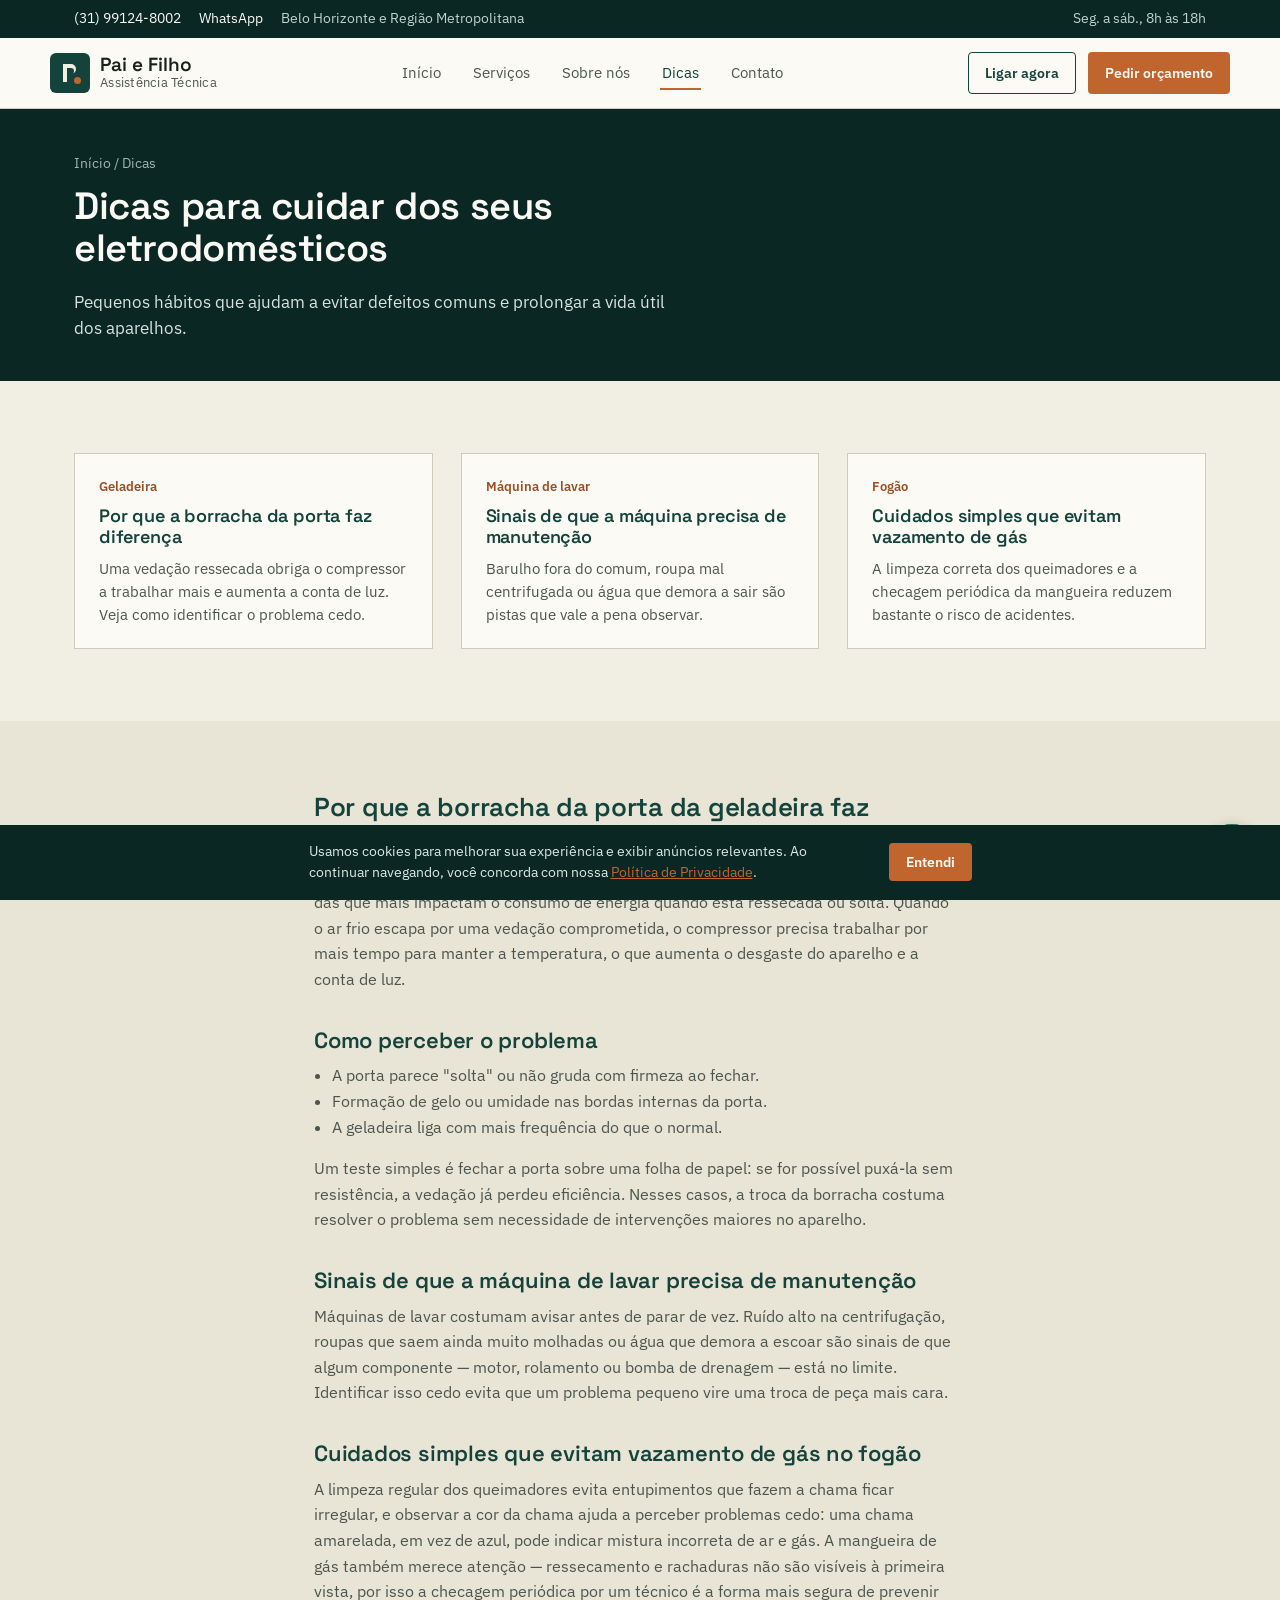
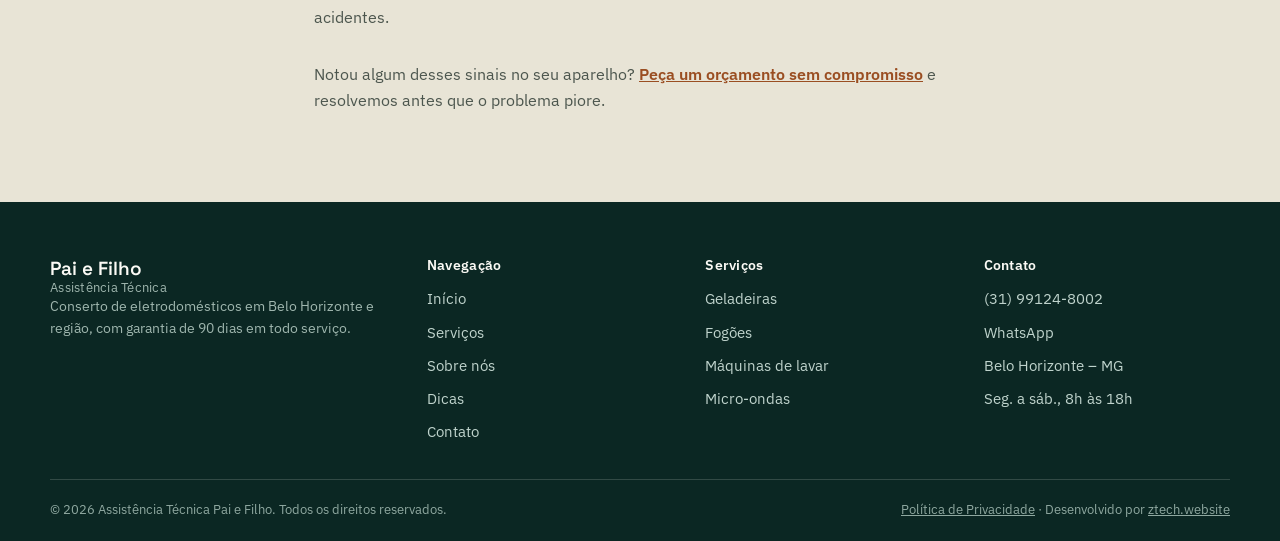
==== blog.html @ 056b7c3f "Add files via upload" ====
<!DOCTYPE html>
<html lang="pt-BR">
<head>
<meta charset="UTF-8">
<meta name="viewport" content="width=device-width, initial-scale=1">
<title>Dicas de Manutenção de Eletrodomésticos | Pai e Filho</title>
<meta name="description" content="Dicas práticas para cuidar da sua geladeira, fogão e máquina de lavar no dia a dia e evitar chamados desnecessários de assistência técnica.">
<link rel="canonical" href="https://www.assistenciatecnicapaiefilho.com/blog.html">
<meta name="robots" content="index, follow">
<meta name="theme-color" content="#14433C">
<meta property="og:type" content="website">
<meta property="og:site_name" content="Assistência Técnica Pai e Filho">
<meta property="og:title" content="Dicas de Manutenção de Eletrodomésticos | Pai e Filho">
<meta property="og:description" content="Dicas práticas para cuidar da sua geladeira, fogão e máquina de lavar e evitar chamados desnecessários.">
<meta property="og:url" content="https://www.assistenciatecnicapaiefilho.com/blog.html">
<meta property="og:locale" content="pt_BR">
<link rel="icon" href="data:image/svg+xml,%3Csvg xmlns='http://www.w3.org/2000/svg' viewBox='0 0 24 24'%3E%3Crect width='24' height='24' rx='4' fill='%2314433C'/%3E%3Ctext x='12' y='17' font-size='13' text-anchor='middle' fill='%23C1652F' font-family='Arial' font-weight='bold'%3EPF%3C/text%3E%3C/svg%3E">
<link rel="preconnect" href="https://fonts.googleapis.com">
<link rel="preconnect" href="https://fonts.gstatic.com" crossorigin>
<link href="https://fonts.googleapis.com/css2?family=Space+Grotesk:wght@500;600;700&family=IBM+Plex+Sans:wght@400;500;600&display=swap" rel="stylesheet">
<link rel="stylesheet" href="style.css">
<script type="application/ld+json">
{
  "@context": "https://schema.org",
  "@type": "BreadcrumbList",
  "itemListElement": [
    {"@type":"ListItem","position":1,"name":"Início","item":"https://www.assistenciatecnicapaiefilho.com/"},
    {"@type":"ListItem","position":2,"name":"Dicas","item":"https://www.assistenciatecnicapaiefilho.com/blog.html"}
  ]
}
</script>
</head>
<body>
<a href="#conteudo" class="skip-link">Pular para o conteúdo</a>

<div class="top-strip">
  <div class="container">
    <div class="ts-contact">
      <a href="tel:+5531991248002">(31) 99124-8002</a>
      <a href="https://wa.me/5531991248002" target="_blank" rel="noopener">WhatsApp</a>
      <span class="ts-badge">Belo Horizonte e Região Metropolitana</span>
    </div>
    <span class="ts-badge">Seg. a sáb., 8h às 18h</span>
  </div>
</div>

<header class="site-header">
  <div class="container nav-wrap">
    <a href="index.html" class="brand">
      <svg class="brand-mark" viewBox="0 0 40 40" fill="none" xmlns="http://www.w3.org/2000/svg" aria-hidden="true">
        <rect width="40" height="40" rx="6" fill="#14433C"/>
        <path d="M13 11h8a5 5 0 0 1 0 10h-4v8h-4V11Zm4 4v6h4a3 3 0 0 0 0-6h-4Z" fill="#F1EEE4"/>
        <circle cx="27.5" cy="27.5" r="3.5" fill="#C1652F"/>
      </svg>
      <span class="brand-text">Pai e Filho<small>Assistência Técnica</small></span>
    </a>
    <nav class="main-nav" id="main-nav" aria-label="Navegação principal">
      <ul>
        <li><a href="index.html">Início</a></li>
        <li><a href="servicos.html">Serviços</a></li>
        <li><a href="sobre.html">Sobre nós</a></li>
        <li><a href="blog.html" aria-current="page">Dicas</a></li>
        <li><a href="contato.html">Contato</a></li>
      </ul>
    </nav>
    <div class="header-cta">
      <a class="btn btn-outline btn-sm" href="tel:+5531991248002"><span>Ligar agora</span></a>
      <a class="btn btn-primary btn-sm" href="contato.html"><span>Pedir orçamento</span></a>
      <button class="nav-toggle" aria-label="Abrir menu" aria-expanded="false" aria-controls="main-nav">
        <svg viewBox="0 0 24 24" fill="none" stroke="currentColor" stroke-width="1.8"><path d="M3 6h18M3 12h18M3 18h18"/></svg>
      </button>
    </div>
  </div>
</header>

<main id="conteudo">
  <div class="page-head">
    <div class="container">
      <p class="breadcrumb"><a href="index.html">Início</a> / Dicas</p>
      <h1>Dicas para cuidar dos seus eletrodomésticos</h1>
      <p>Pequenos hábitos que ajudam a evitar defeitos comuns e prolongar a vida útil dos aparelhos.</p>
    </div>
  </div>

  <section>
    <div class="container">
      <div class="article-grid">
        <article class="article-card">
          <span class="tag">Geladeira</span>
          <h3>Por que a borracha da porta faz diferença</h3>
          <p>Uma vedação ressecada obriga o compressor a trabalhar mais e aumenta a conta de luz. Veja como identificar o problema cedo.</p>
        </article>
        <article class="article-card">
          <span class="tag">Máquina de lavar</span>
          <h3>Sinais de que a máquina precisa de manutenção</h3>
          <p>Barulho fora do comum, roupa mal centrifugada ou água que demora a sair são pistas que vale a pena observar.</p>
        </article>
        <article class="article-card">
          <span class="tag">Fogão</span>
          <h3>Cuidados simples que evitam vazamento de gás</h3>
          <p>A limpeza correta dos queimadores e a checagem periódica da mangueira reduzem bastante o risco de acidentes.</p>
        </article>
      </div>
    </div>
  </section>

  <section class="section-alt">
    <div class="container article-body">
      <h2 style="font-size:26px;color:var(--teal);margin-top:0">Por que a borracha da porta da geladeira faz diferença</h2>
      <p>A borracha de vedação da porta é uma das peças mais simples da geladeira — e uma das que mais impactam o consumo de energia quando está ressecada ou solta. Quando o ar frio escapa por uma vedação comprometida, o compressor precisa trabalhar por mais tempo para manter a temperatura, o que aumenta o desgaste do aparelho e a conta de luz.</p>
      <h2>Como perceber o problema</h2>
      <ul>
        <li>A porta parece "solta" ou não gruda com firmeza ao fechar.</li>
        <li>Formação de gelo ou umidade nas bordas internas da porta.</li>
        <li>A geladeira liga com mais frequência do que o normal.</li>
      </ul>
      <p>Um teste simples é fechar a porta sobre uma folha de papel: se for possível puxá-la sem resistência, a vedação já perdeu eficiência. Nesses casos, a troca da borracha costuma resolver o problema sem necessidade de intervenções maiores no aparelho.</p>

      <h2>Sinais de que a máquina de lavar precisa de manutenção</h2>
      <p>Máquinas de lavar costumam avisar antes de parar de vez. Ruído alto na centrifugação, roupas que saem ainda muito molhadas ou água que demora a escoar são sinais de que algum componente — motor, rolamento ou bomba de drenagem — está no limite. Identificar isso cedo evita que um problema pequeno vire uma troca de peça mais cara.</p>

      <h2>Cuidados simples que evitam vazamento de gás no fogão</h2>
      <p>A limpeza regular dos queimadores evita entupimentos que fazem a chama ficar irregular, e observar a cor da chama ajuda a perceber problemas cedo: uma chama amarelada, em vez de azul, pode indicar mistura incorreta de ar e gás. A mangueira de gás também merece atenção — ressecamento e rachaduras não são visíveis à primeira vista, por isso a checagem periódica por um técnico é a forma mais segura de prevenir acidentes.</p>

      <p style="margin-top:2em">Notou algum desses sinais no seu aparelho? <a href="contato.html" style="color:var(--copper-dark);font-weight:600">Peça um orçamento sem compromisso</a> e resolvemos antes que o problema piore.</p>
    </div>
  </section>
</main>

<footer class="site-footer">
  <div class="container footer-grid">
    <div class="footer-brand">
      <span class="brand-text" style="color:#FBFAF5">Pai e Filho<small style="color:#9FB6AE">Assistência Técnica</small></span>
      <p>Conserto de eletrodomésticos em Belo Horizonte e região, com garantia de 90 dias em todo serviço.</p>
    </div>
    <div>
      <h4>Navegação</h4>
      <ul>
        <li><a href="index.html">Início</a></li>
        <li><a href="servicos.html">Serviços</a></li>
        <li><a href="sobre.html">Sobre nós</a></li>
        <li><a href="blog.html">Dicas</a></li>
        <li><a href="contato.html">Contato</a></li>
      </ul>
    </div>
    <div>
      <h4>Serviços</h4>
      <ul>
        <li><a href="servicos.html#geladeira">Geladeiras</a></li>
        <li><a href="servicos.html#fogao">Fogões</a></li>
        <li><a href="servicos.html#lavadora">Máquinas de lavar</a></li>
        <li><a href="servicos.html#microondas">Micro-ondas</a></li>
      </ul>
    </div>
    <div>
      <h4>Contato</h4>
      <ul>
        <li><a href="tel:+5531991248002">(31) 99124-8002</a></li>
        <li><a href="https://wa.me/5531991248002" target="_blank" rel="noopener">WhatsApp</a></li>
        <li>Belo Horizonte – MG</li>
        <li>Seg. a sáb., 8h às 18h</li>
      </ul>
    </div>
  </div>
  <div class="container footer-bottom">
    <span>© <span data-year></span> Assistência Técnica Pai e Filho. Todos os direitos reservados.</span>
    <span><a href="privacidade.html">Política de Privacidade</a> · Desenvolvido por <a href="https://ztech.website/" target="_blank" rel="noopener">ztech.website</a></span>
  </div>
</footer>

<a class="wa-float" href="https://wa.me/5531991248002" target="_blank" rel="noopener" aria-label="Conversar no WhatsApp">
  <svg viewBox="0 0 24 24" fill="currentColor"><path d="M12.04 2C6.58 2 2.13 6.45 2.13 11.91c0 1.87.5 3.62 1.42 5.13L2 22l5.13-1.5a9.9 9.9 0 0 0 4.91 1.3h.01c5.46 0 9.9-4.45 9.9-9.91S17.5 2 12.04 2zm5.8 14.14c-.24.68-1.4 1.3-1.93 1.38-.5.08-1.13.11-1.83-.12-.42-.13-.96-.32-1.65-.62-2.9-1.25-4.79-4.17-4.93-4.37-.14-.2-1.18-1.57-1.18-3 0-1.42.75-2.12 1.02-2.41.27-.29.58-.36.78-.36.2 0 .39 0 .56.01.18.01.42-.07.65.5.24.58.82 2 .89 2.14.07.14.12.31.02.5-.1.2-.15.31-.3.48-.15.17-.31.38-.44.51-.15.15-.3.31-.13.6.17.29.76 1.26 1.64 2.04 1.13 1 2.08 1.32 2.37 1.47.29.15.46.12.63-.07.17-.2.72-.84.92-1.13.2-.29.39-.24.66-.14.27.1 1.7.8 1.99.95.29.14.48.21.55.33.07.12.07.68-.17 1.37z"/></svg>
</a>

<div class="cookie-bar">
  <div class="container">
    <p>Usamos cookies para melhorar sua experiência e exibir anúncios relevantes. Ao continuar navegando, você concorda com nossa <a href="privacidade.html">Política de Privacidade</a>.</p>
    <button class="btn btn-primary btn-sm" data-cookie-accept>Entendi</button>
  </div>
</div>

<script src="main.js"></script>
</body>
</html>
---- style.css ----
/* =========================================================
   Assistência Técnica Pai e Filho — Design System
   Direção: "prancheta de oficina" — papel técnico claro +
   painel azul-petróleo estilo diagrama, acento cobre (solda/
   resistência). Space Grotesk para títulos, IBM Plex Sans
   para leitura.
   ========================================================= */

:root{
  --bg:        #F1EEE4;
  --bg-soft:   #E8E4D6;
  --paper:     #FBFAF5;
  --ink:       #181F1C;
  --ink-soft:  #4C564E;
  --teal:      #14433C;
  --teal-dark: #0B2723;
  --teal-line: rgba(251,250,245,0.16);
  --copper:    #C1652F;
  --copper-dark:#9A4E22;
  --line:      #CFCABA;
  --line-soft: #DEDACB;
  --success:   #4B6A4F;

  --font-display: 'Space Grotesk', sans-serif;
  --font-body: 'IBM Plex Sans', sans-serif;

  --maxw: 1180px;
  --radius: 4px;
  --shadow: 0 1px 0 rgba(24,31,28,0.06);
}

*,*::before,*::after{ box-sizing:border-box; }
html{ scroll-behavior:smooth; }
body{
  margin:0;
  background:var(--bg);
  color:var(--ink);
  font-family:var(--font-body);
  font-size:16px;
  line-height:1.6;
  -webkit-font-smoothing:antialiased;
}
img{ max-width:100%; display:block; }
a{ color:inherit; }
h1,h2,h3,h4{
  font-family:var(--font-display);
  font-weight:600;
  line-height:1.12;
  margin:0 0 .5em;
  letter-spacing:-0.01em;
}
p{ margin:0 0 1em; max-width:64ch; }
ul{ margin:0; padding:0; list-style:none; }
.container{ max-width:var(--maxw); margin:0 auto; padding:0 24px; }

:focus-visible{
  outline:2px solid var(--copper);
  outline-offset:3px;
}

@media (prefers-reduced-motion: reduce){
  *{ animation-duration:0.01ms !important; animation-iteration-count:1 !important; transition-duration:0.01ms !important; scroll-behavior:auto !important; }
}

/* ---------- Skip link ---------- */
.skip-link{
  position:absolute; left:-999px; top:auto;
  background:var(--teal); color:var(--paper);
  padding:10px 16px; z-index:200; border-radius:0 0 4px 0;
}
.skip-link:focus{ left:0; top:0; }

/* ---------- Top strip ---------- */
.top-strip{
  background:var(--teal-dark);
  color:var(--paper);
  font-size:13.5px;
}
.top-strip .container{
  display:flex; justify-content:space-between; align-items:center;
  padding-top:8px; padding-bottom:8px; gap:16px; flex-wrap:wrap;
}
.top-strip a{ text-decoration:none; }
.top-strip .ts-contact{ display:flex; gap:18px; flex-wrap:wrap; }
.top-strip .ts-contact a:hover{ color:var(--copper); }
.top-strip .ts-badge{ color:#BFD3CC; }

/* ---------- Header / Nav ---------- */
.site-header{
  background:var(--paper);
  border-bottom:1px solid var(--line);
  position:sticky; top:0; z-index:100;
}
.nav-wrap{
  display:flex; align-items:center; justify-content:space-between;
  padding:14px 0;
  gap:20px;
}
.brand{
  display:flex; align-items:center; gap:10px;
  text-decoration:none;
  color:var(--teal);
}
.brand-mark{
  width:40px; height:40px; flex:none;
}
.brand-text{
  font-family:var(--font-display);
  font-weight:600;
  font-size:19px;
  line-height:1.1;
  color:var(--ink);
}
.brand-text small{
  display:block;
  font-family:var(--font-body);
  font-weight:400;
  font-size:12.5px;
  color:var(--ink-soft);
  letter-spacing:.02em;
}
.main-nav ul{ display:flex; gap:28px; align-items:center; }
.main-nav a{
  text-decoration:none;
  font-size:15px;
  color:var(--ink-soft);
  padding:6px 2px;
  border-bottom:2px solid transparent;
}
.main-nav a:hover,
.main-nav a[aria-current="page"]{
  color:var(--teal);
  border-bottom-color:var(--copper);
}
.header-cta{ display:flex; align-items:center; gap:12px; }
.nav-toggle{
  display:none;
  background:none; border:1px solid var(--line); border-radius:var(--radius);
  padding:8px 10px; cursor:pointer;
}
.nav-toggle svg{ width:22px; height:22px; display:block; }

/* ---------- Buttons ---------- */
.btn{
  display:inline-flex; align-items:center; justify-content:center; gap:8px;
  font-family:var(--font-body); font-weight:600; font-size:15px;
  padding:12px 22px;
  border-radius:var(--radius);
  text-decoration:none;
  border:1px solid transparent;
  cursor:pointer;
  transition:background-color .15s ease, border-color .15s ease, color .15s ease;
}
.btn-primary{
  background:var(--copper); color:var(--paper);
}
.btn-primary:hover{ background:var(--copper-dark); }
.btn-ghost{
  background:transparent; color:var(--paper); border-color:var(--teal-line);
}
.btn-ghost:hover{ border-color:var(--paper); }
.btn-outline{
  background:transparent; color:var(--teal); border-color:var(--teal);
}
.btn-outline:hover{ background:var(--teal); color:var(--paper); }
.btn-sm{ padding:9px 16px; font-size:14px; }
.btn-block{ width:100%; }

/* ---------- Hero (blueprint panel) ---------- */
.hero{
  background:
    linear-gradient(var(--teal-dark), var(--teal-dark)),
    repeating-linear-gradient(0deg, var(--teal-line) 0 1px, transparent 1px 48px),
    repeating-linear-gradient(90deg, var(--teal-line) 0 1px, transparent 1px 48px);
  color:var(--paper);
  overflow:hidden;
  position:relative;
}
.hero .container{
  display:grid;
  grid-template-columns:1.05fr 0.95fr;
  gap:48px;
  align-items:center;
  padding-top:64px;
  padding-bottom:56px;
}
.hero-eyebrow{
  color:#DFAE85;
  font-size:14.5px;
  margin-bottom:14px;
}
.hero h1{
  font-size:clamp(32px, 4.4vw, 50px);
  color:var(--paper);
  max-width:14ch;
}
.hero-lede{
  color:#D8E3DE;
  font-size:18px;
  max-width:46ch;
}
.hero-actions{
  display:flex; gap:14px; flex-wrap:wrap; margin:26px 0 30px;
}
.hero-badges{
  display:flex; flex-wrap:wrap; gap:10px 22px;
  padding-top:22px;
  border-top:1px solid var(--teal-line);
}
.hero-badge{
  display:flex; align-items:center; gap:8px;
  font-size:14px; color:#CFE0D9;
}
.hero-badge svg{ width:18px; height:18px; flex:none; color:var(--copper); }
.hero-art{ position:relative; }
.hero-art svg{ width:100%; height:auto; }

/* ---------- Sections ---------- */
section{ padding:72px 0; }
.section-tight{ padding:48px 0; }
.section-alt{ background:var(--bg-soft); }
.section-paper{ background:var(--paper); border-top:1px solid var(--line); border-bottom:1px solid var(--line); }
.section-head{
  max-width:60ch;
  margin-bottom:40px;
}
.section-head .kicker{
  color:var(--copper-dark);
  font-weight:600;
  font-size:13.5px;
  margin-bottom:8px;
}
.section-head h2{ font-size:clamp(26px, 3vw, 34px); color:var(--teal); }
.section-head p{ color:var(--ink-soft); font-size:17px; }

/* ---------- Services grid ---------- */
.grid-services{
  display:grid;
  grid-template-columns:repeat(4, 1fr);
  gap:1px;
  background:var(--line);
  border:1px solid var(--line);
}
.service-card{
  background:var(--paper);
  padding:28px 24px;
  text-decoration:none;
  color:var(--ink);
  display:flex; flex-direction:column; gap:14px;
}
.service-card:hover{ background:var(--bg); }
.service-card .icon{
  width:44px; height:44px; color:var(--teal);
}
.service-card h3{ font-size:17px; color:var(--ink); }
.service-card p{ font-size:14.5px; color:var(--ink-soft); margin:0; }
.service-card .go{
  margin-top:auto; font-size:13.5px; font-weight:600; color:var(--copper-dark);
}

/* ---------- Process (legítimo: é uma sequência) ---------- */
.process{
  display:grid;
  grid-template-columns:repeat(4, 1fr);
  gap:28px;
}
.process-step{ position:relative; padding-left:0; }
.process-step .num{
  font-family:var(--font-display);
  font-size:14px;
  color:var(--copper-dark);
  border:1px solid var(--copper);
  width:30px; height:30px; border-radius:50%;
  display:flex; align-items:center; justify-content:center;
  margin-bottom:14px;
}
.process-step h3{ font-size:16.5px; margin-bottom:6px; }
.process-step p{ font-size:14.5px; color:var(--ink-soft); margin:0; }

/* ---------- Trust / why ---------- */
.trust-wrap{
  display:grid;
  grid-template-columns:1fr 1fr;
  gap:56px;
  align-items:center;
}
.trust-list{ display:flex; flex-direction:column; gap:20px; margin-top:24px; }
.trust-item{ display:flex; gap:14px; }
.trust-item svg{ width:22px; height:22px; color:var(--copper); flex:none; margin-top:2px; }
.trust-item h3{ font-size:16px; margin-bottom:4px; }
.trust-item p{ font-size:14.5px; color:var(--ink-soft); margin:0; }
.trust-figure{
  background:var(--teal-dark);
  border-radius:var(--radius);
  padding:36px;
  color:var(--paper);
}
.trust-figure .big{
  font-family:var(--font-display);
  font-size:56px;
  color:var(--copper);
  line-height:1;
}
.trust-figure .cap{ font-size:14.5px; color:#CFE0D9; margin-top:8px; }
.trust-figure hr{ border:none; border-top:1px solid var(--teal-line); margin:26px 0; }

/* ---------- Brands ---------- */
.brand-strip{
  display:flex; flex-wrap:wrap; gap:12px;
}
.brand-chip{
  border:1px solid var(--line);
  background:var(--paper);
  padding:9px 16px;
  font-size:14.5px;
  color:var(--ink-soft);
  border-radius:2px;
}

/* ---------- Testimonials ---------- */
.testi-grid{
  display:grid;
  grid-template-columns:repeat(3, 1fr);
  gap:24px;
}
.testi-card{
  background:var(--paper);
  border:1px solid var(--line);
  padding:26px;
  display:flex; flex-direction:column; gap:16px;
}
.testi-card p{ font-size:15.5px; color:var(--ink); margin:0; }
.testi-name{ font-size:14px; color:var(--ink-soft); font-weight:600; }
.testi-stars{ color:var(--copper); font-size:15px; letter-spacing:2px; }

/* ---------- FAQ ---------- */
.faq{ max-width:820px; }
.faq-item{
  border-bottom:1px solid var(--line);
}
.faq-item summary{
  cursor:pointer;
  list-style:none;
  padding:20px 0;
  font-family:var(--font-display);
  font-size:17px;
  color:var(--teal);
  display:flex; justify-content:space-between; align-items:center; gap:16px;
}
.faq-item summary::-webkit-details-marker{ display:none; }
.faq-item summary .plus{
  flex:none; width:22px; height:22px; position:relative;
}
.faq-item summary .plus::before,
.faq-item summary .plus::after{
  content:""; position:absolute; background:var(--copper);
  top:50%; left:50%; transform:translate(-50%,-50%);
}
.faq-item summary .plus::before{ width:14px; height:2px; }
.faq-item summary .plus::after{ width:2px; height:14px; }
.faq-item[open] summary .plus::after{ display:none; }
.faq-item p{ padding-bottom:20px; color:var(--ink-soft); font-size:15px; margin:0; }

/* ---------- Coverage area ---------- */
.area-wrap{
  display:grid;
  grid-template-columns:1fr 1fr;
  gap:40px;
  align-items:start;
}
.area-list{
  display:grid;
  grid-template-columns:repeat(2, 1fr);
  gap:10px 24px;
  font-size:15px;
  color:var(--ink-soft);
}
.area-list li{ padding:8px 0; border-bottom:1px dashed var(--line-soft); }
.area-map{
  width:100%;
  height:320px;
  border:1px solid var(--line);
  border-radius:var(--radius);
}

/* ---------- Rotating word (hero) ---------- */
.rotator{
  position:relative;
  display:inline-block;
  min-width:13ch;
  height:1.3em;
  vertical-align:bottom;
  overflow:hidden;
  color:var(--copper);
  font-weight:600;
  text-align:left;
}
.rotator-word{
  position:absolute;
  left:0; top:0;
  white-space:nowrap;
  opacity:0;
  transform:translateY(65%);
  transition:transform .5s cubic-bezier(.4,0,.2,1), opacity .4s ease;
}
.rotator-word.is-active{
  opacity:1;
  transform:translateY(0);
}
.rotator-word.is-leaving{
  opacity:0;
  transform:translateY(-65%);
}
.sr-only{
  position:absolute; width:1px; height:1px;
  padding:0; margin:-1px; overflow:hidden;
  clip:rect(0,0,0,0); white-space:nowrap; border:0;
}

/* ---------- Ad slots ---------- */
.ad-slot{
  max-width:var(--maxw);
  margin:0 auto;
  padding:0 24px;
}
.ad-slot .ad-inner{
  border:1px dashed var(--line);
  background:var(--bg-soft);
  color:var(--ink-soft);
  font-size:12.5px;
  text-align:center;
  padding:14px;
  min-height:90px;
  display:flex; align-items:center; justify-content:center;
}

/* ---------- CTA band ---------- */
.cta-band{
  background:var(--teal);
  color:var(--paper);
}
.cta-band .container{
  display:flex; justify-content:space-between; align-items:center;
  gap:24px; flex-wrap:wrap;
}
.cta-band h2{ color:var(--paper); font-size:26px; margin-bottom:6px; }
.cta-band p{ color:#CFE0D9; margin:0; }

/* ---------- Footer ---------- */
.site-footer{
  background:var(--teal-dark);
  color:#BFD3CC;
  font-size:14.5px;
}
.footer-grid{
  display:grid;
  grid-template-columns:1.4fr 1fr 1fr 1fr;
  gap:32px;
  padding:56px 0 36px;
}
.footer-grid h4{
  color:var(--paper); font-family:var(--font-body); font-weight:600;
  font-size:14px; letter-spacing:.02em; margin-bottom:14px;
}
.footer-grid ul{ display:flex; flex-direction:column; gap:10px; }
.footer-grid a{ text-decoration:none; color:#BFD3CC; }
.footer-grid a:hover{ color:var(--paper); }
.footer-brand p{ color:#9FB6AE; font-size:14px; }
.footer-bottom{
  border-top:1px solid var(--teal-line);
  padding:20px 0;
  display:flex; justify-content:space-between; flex-wrap:wrap; gap:12px;
  font-size:13px; color:#8FA8A0;
}
.footer-bottom a{ color:#8FA8A0; text-decoration:underline; }

/* ---------- WhatsApp float ---------- */
.wa-float{
  position:fixed; right:20px; bottom:20px; z-index:150;
  background:#1F7A5C; color:#fff;
  width:56px; height:56px; border-radius:50%;
  display:flex; align-items:center; justify-content:center;
  box-shadow:0 4px 14px rgba(11,39,35,0.3);
  text-decoration:none;
  animation:wa-bounce 2.6s ease-in-out infinite;
}
.wa-float::before{
  content:"";
  position:absolute; inset:0;
  border-radius:50%;
  background:#1F7A5C;
  animation:wa-ring 2.6s cubic-bezier(.4,0,.6,1) infinite;
}
.wa-float svg{ width:28px; height:28px; position:relative; }
@keyframes wa-ring{
  0%{ transform:scale(1); opacity:.55; }
  70%{ transform:scale(1.9); opacity:0; }
  100%{ transform:scale(1.9); opacity:0; }
}
@keyframes wa-bounce{
  0%, 78%, 100%{ transform:translateY(0); }
  84%{ transform:translateY(-6px); }
  90%{ transform:translateY(0); }
  94%{ transform:translateY(-3px); }
}

/* ---------- Cookie banner ---------- */
.cookie-bar{
  position:fixed; left:0; right:0; bottom:0; z-index:200;
  background:var(--teal-dark); color:#DCE9E4;
  padding:16px 24px;
  display:none;
}
.cookie-bar.show{ display:flex; }
.cookie-bar .container{
  display:flex; align-items:center; justify-content:space-between; gap:20px; flex-wrap:wrap;
}
.cookie-bar p{ margin:0; font-size:13.5px; max-width:70ch; }
.cookie-bar a{ color:var(--copper); }

/* ---------- Inner page header (page title band) ---------- */
.page-head{
  background:var(--teal-dark);
  color:var(--paper);
  padding:44px 0 40px;
}
.page-head .breadcrumb{
  font-size:13.5px; color:#9FB6AE; margin-bottom:10px;
}
.page-head .breadcrumb a{ color:#9FB6AE; text-decoration:none; }
.page-head .breadcrumb a:hover{ color:var(--paper); }
.page-head h1{ color:var(--paper); font-size:clamp(28px,3.6vw,38px); max-width:22ch; }
.page-head p{ color:#D8E3DE; font-size:16.5px; max-width:60ch; margin:0; }

/* ---------- Service detail blocks ---------- */
.svc-block{
  display:grid;
  grid-template-columns:64px 1fr;
  gap:20px;
  padding:36px 0;
  border-bottom:1px solid var(--line);
}
.svc-block:last-child{ border-bottom:none; }
.svc-block .icon{ width:52px; height:52px; color:var(--teal); }
.svc-block h2{ font-size:22px; color:var(--teal); margin-bottom:8px; }
.svc-block p{ color:var(--ink-soft); font-size:15.5px; }
.svc-block ul{ margin-top:10px; display:flex; flex-wrap:wrap; gap:8px; }
.svc-block ul li{
  font-size:13.5px; color:var(--ink-soft);
  border:1px solid var(--line); padding:6px 12px; border-radius:2px;
}

/* ---------- Contact page ---------- */
.contact-wrap{
  display:grid;
  grid-template-columns:1fr 1fr;
  gap:48px;
}
.field{ margin-bottom:18px; }
.field label{ display:block; font-size:14px; font-weight:600; color:var(--ink); margin-bottom:6px; }
.field input,
.field select,
.field textarea{
  width:100%; font-family:var(--font-body); font-size:15px;
  padding:11px 12px; border:1px solid var(--line); border-radius:var(--radius);
  background:var(--paper); color:var(--ink);
}
.field textarea{ resize:vertical; min-height:110px; }
.field input:focus, .field select:focus, .field textarea:focus{
  outline:2px solid var(--teal); outline-offset:1px; border-color:var(--teal);
}
.info-card{
  background:var(--paper); border:1px solid var(--line); padding:26px; margin-bottom:18px;
}
.info-card h3{ font-size:15.5px; color:var(--teal); margin-bottom:8px; }
.info-card p{ margin:0; font-size:14.5px; color:var(--ink-soft); }
.map-frame{
  border:1px solid var(--line); width:100%; height:280px;
}

/* ---------- Blog ---------- */
.article-grid{
  display:grid; grid-template-columns:repeat(3,1fr); gap:28px;
}
.article-card{ background:var(--paper); border:1px solid var(--line); }
.article-card .tag{
  display:inline-block; margin:22px 24px 10px; font-size:12.5px; color:var(--copper-dark); font-weight:600;
}
.article-card h3{ font-size:18px; margin:0 24px 10px; color:var(--teal); }
.article-card p{ margin:0 24px 22px; font-size:14.5px; color:var(--ink-soft); }
.article-body{ max-width:70ch; }
.article-body h2{ color:var(--teal); font-size:22px; margin-top:1.6em; }
.article-body p, .article-body li{ color:var(--ink-soft); font-size:16px; }
.article-body ul{ margin:0 0 1em 1.1em; list-style:disc; }

/* ---------- Responsive ---------- */
@media (max-width: 980px){
  .hero .container{ grid-template-columns:1fr; padding-top:40px; }
  .hero-art{ order:-1; max-width:420px; }
  .grid-services{ grid-template-columns:repeat(2,1fr); }
  .process{ grid-template-columns:repeat(2,1fr); }
  .trust-wrap{ grid-template-columns:1fr; }
  .testi-grid{ grid-template-columns:1fr; }
  .area-list{ grid-template-columns:repeat(2,1fr); }
  .area-wrap{ grid-template-columns:1fr; gap:24px; }
  .footer-grid{ grid-template-columns:1fr 1fr; }
  .contact-wrap{ grid-template-columns:1fr; }
  .article-grid{ grid-template-columns:1fr; }
}
@media (max-width: 720px){
  .main-nav{
    position:fixed; inset:64px 0 0 0; background:var(--paper);
    transform:translateY(-110%); transition:transform .2s ease;
    padding:24px; overflow:auto; z-index:99; border-top:1px solid var(--line);
  }
  .main-nav.open{ transform:translateY(0); }
  .main-nav ul{ flex-direction:column; align-items:flex-start; gap:4px; }
  .main-nav a{ display:block; width:100%; padding:14px 4px; font-size:17px; }
  .nav-toggle{ display:inline-flex; }
  .header-cta .btn span{ display:none; }
  .header-cta .btn{ padding:12px; min-width:44px; }
  .grid-services{ grid-template-columns:1fr; }
  .process{ grid-template-columns:1fr; }
  .brand-strip{ justify-content:flex-start; }
  .cta-band .container{ flex-direction:column; align-items:flex-start; }
  .cta-band .btn{ width:100%; }
  section{ padding:52px 0; }
  .section-tight{ padding:36px 0; }
}

/* ---------- Telas pequenas (a maioria do tráfego) ---------- */
@media (max-width: 480px){
  .container{ padding:0 16px; }
  .top-strip{ font-size:12.5px; }
  .top-strip .ts-contact{ gap:12px; }
  .top-strip .container > .ts-badge{ display:none; }
  .hero .container{ padding-top:28px; padding-bottom:36px; }
  .hero h1{ font-size:clamp(26px, 7vw, 32px); }
  .hero-lede{ font-size:16px; }
  .hero-actions{ flex-direction:column; align-items:stretch; }
  .hero-actions .btn{ width:100%; }
  .hero-badges{ gap:10px 16px; }
  .rotator{ min-width:11ch; }
  section{ padding:40px 0; }
  .section-head h2{ font-size:24px; }
  .section-head p{ font-size:15.5px; }
  .trust-figure{ padding:26px; }
  .trust-figure .big{ font-size:42px; }
  .testi-card{ padding:20px; }
  .area-list{ grid-template-columns:1fr 1fr; gap:6px 16px; font-size:14px; }
  .area-map{ height:220px; }
  .footer-grid{ grid-template-columns:1fr; gap:28px; padding:40px 0 28px; }
  .footer-bottom{ flex-direction:column; align-items:flex-start; gap:8px; }
  .cta-band h2{ font-size:22px; }
  .wa-float{ right:14px; bottom:14px; width:52px; height:52px; }
  .wa-float svg{ width:26px; height:26px; }
  .cookie-bar .container{ flex-direction:column; align-items:stretch; }
  .cookie-bar .btn{ width:100%; }
}
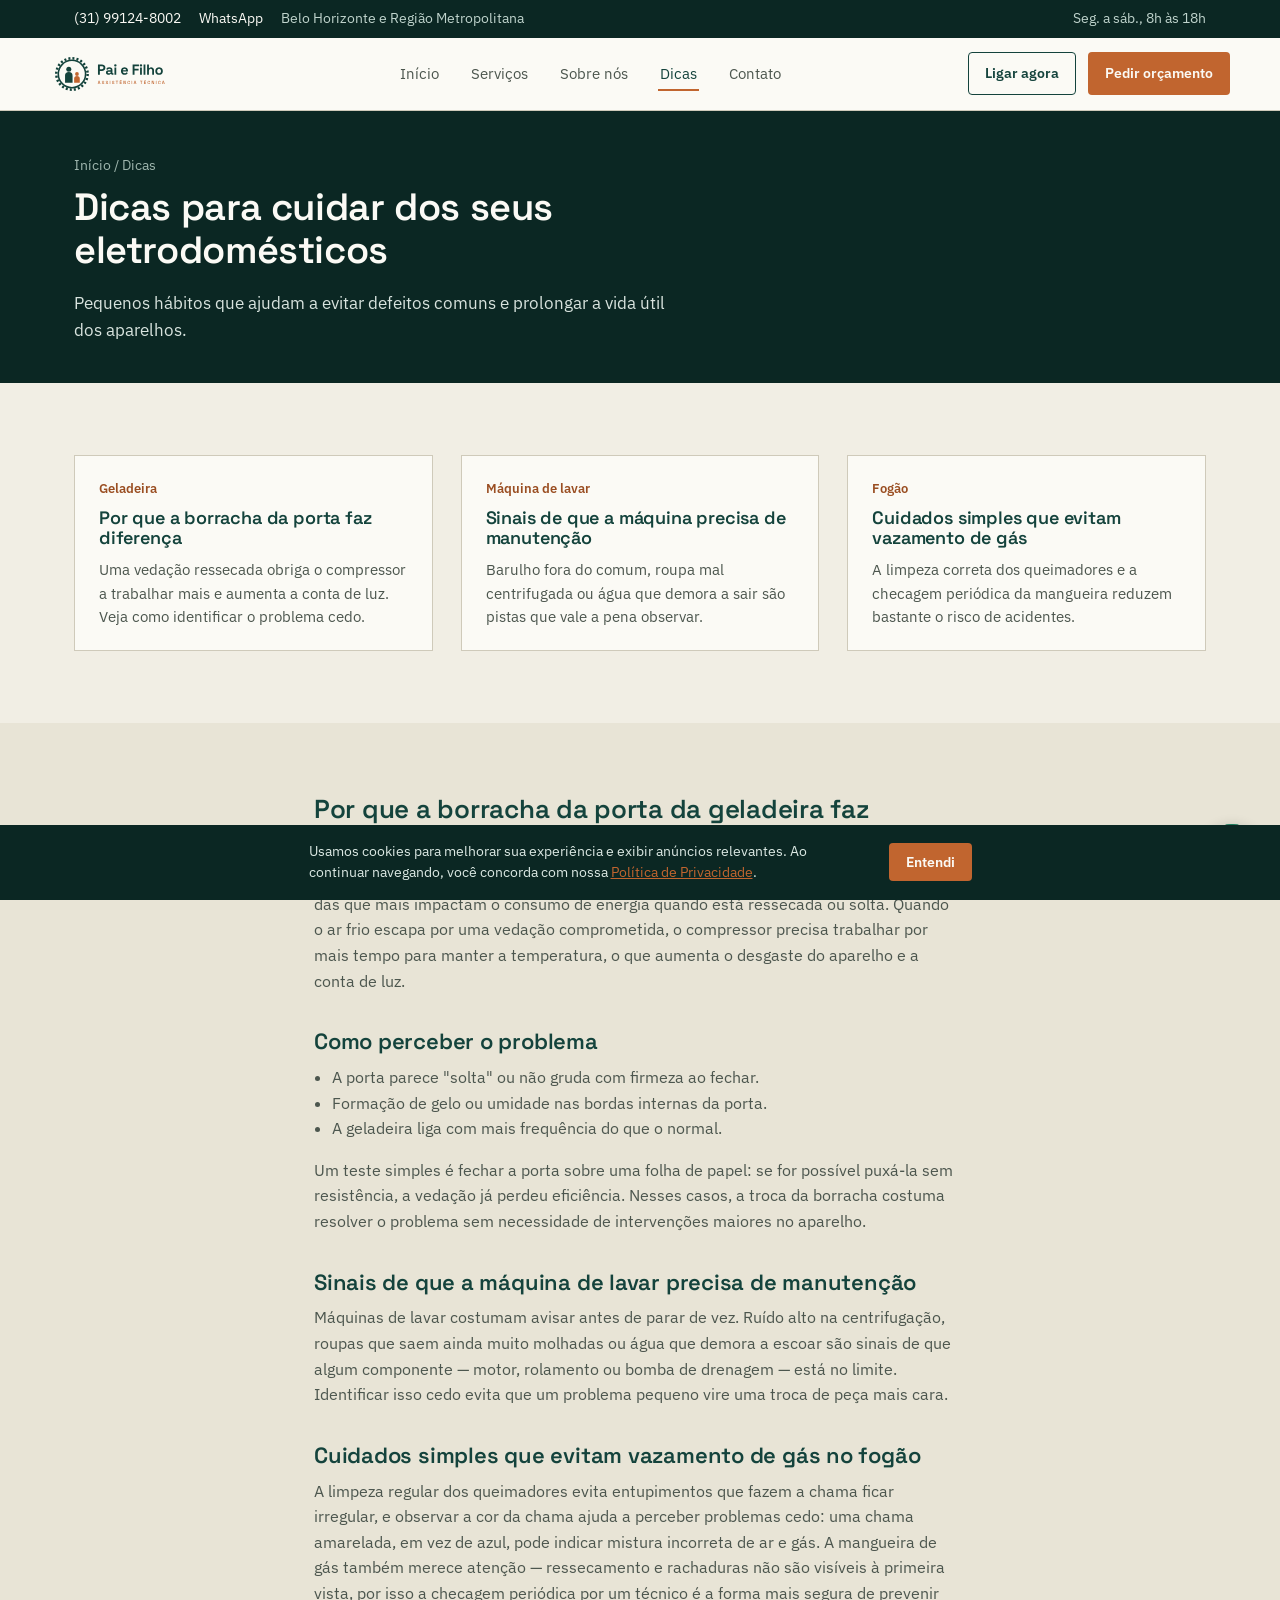
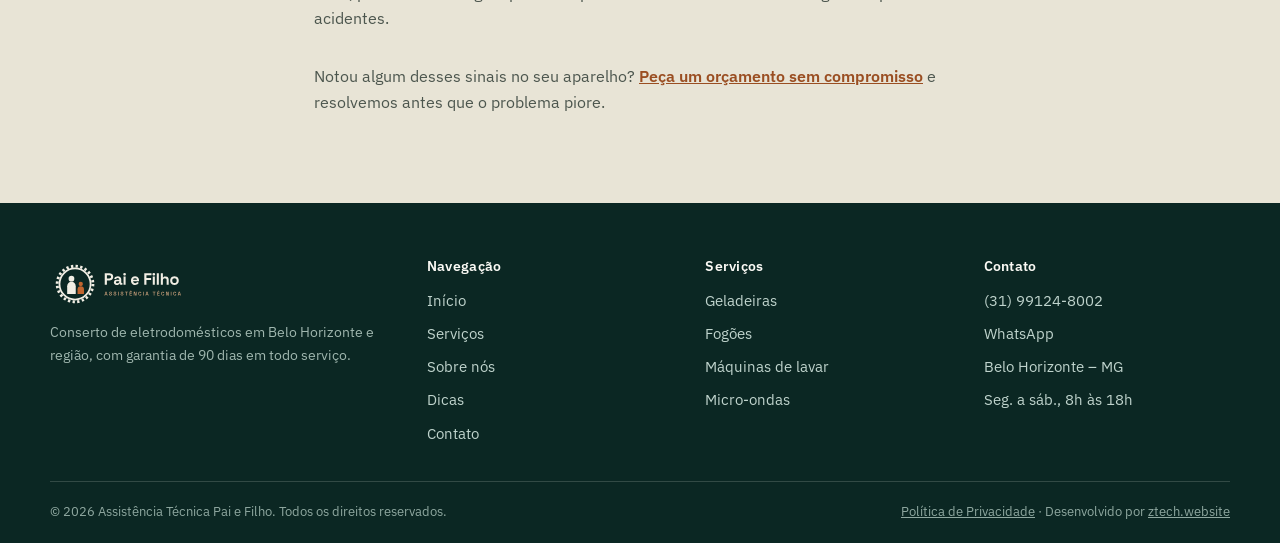
==== commit 6a4a6633: "Add files via upload" ====
--- a/blog.html
+++ b/blog.html
@@ -14,7 +14,9 @@
 <meta property="og:description" content="Dicas práticas para cuidar da sua geladeira, fogão e máquina de lavar e evitar chamados desnecessários.">
 <meta property="og:url" content="https://www.assistenciatecnicapaiefilho.com/blog.html">
 <meta property="og:locale" content="pt_BR">
-<link rel="icon" href="data:image/svg+xml,%3Csvg xmlns='http://www.w3.org/2000/svg' viewBox='0 0 24 24'%3E%3Crect width='24' height='24' rx='4' fill='%2314433C'/%3E%3Ctext x='12' y='17' font-size='13' text-anchor='middle' fill='%23C1652F' font-family='Arial' font-weight='bold'%3EPF%3C/text%3E%3C/svg%3E">
+<link rel="icon" type="image/svg+xml" href="favicon.svg">
+<link rel="icon" type="image/png" href="logo-icone.png">
+<link rel="apple-touch-icon" href="logo-icone.png">
 <link rel="preconnect" href="https://fonts.googleapis.com">
 <link rel="preconnect" href="https://fonts.gstatic.com" crossorigin>
 <link href="https://fonts.googleapis.com/css2?family=Space+Grotesk:wght@500;600;700&family=IBM+Plex+Sans:wght@400;500;600&display=swap" rel="stylesheet">
@@ -24,8 +26,18 @@
   "@context": "https://schema.org",
   "@type": "BreadcrumbList",
   "itemListElement": [
-    {"@type":"ListItem","position":1,"name":"Início","item":"https://www.assistenciatecnicapaiefilho.com/"},
-    {"@type":"ListItem","position":2,"name":"Dicas","item":"https://www.assistenciatecnicapaiefilho.com/blog.html"}
+    {
+      "@type": "ListItem",
+      "position": 1,
+      "name": "Início",
+      "item": "https://www.assistenciatecnicapaiefilho.com/"
+    },
+    {
+      "@type": "ListItem",
+      "position": 2,
+      "name": "Dicas",
+      "item": "https://www.assistenciatecnicapaiefilho.com/blog.html"
+    }
   ]
 }
 </script>
@@ -46,13 +58,8 @@
 
 <header class="site-header">
   <div class="container nav-wrap">
-    <a href="index.html" class="brand">
-      <svg class="brand-mark" viewBox="0 0 40 40" fill="none" xmlns="http://www.w3.org/2000/svg" aria-hidden="true">
-        <rect width="40" height="40" rx="6" fill="#14433C"/>
-        <path d="M13 11h8a5 5 0 0 1 0 10h-4v8h-4V11Zm4 4v6h4a3 3 0 0 0 0-6h-4Z" fill="#F1EEE4"/>
-        <circle cx="27.5" cy="27.5" r="3.5" fill="#C1652F"/>
-      </svg>
-      <span class="brand-text">Pai e Filho<small>Assistência Técnica</small></span>
+    <a href="index.html" class="brand" aria-label="Pai e Filho Assistência Técnica - início">
+      <img class="brand-logo" src="logo.svg" alt="Pai e Filho Assistência Técnica" width="150" height="40">
     </a>
     <nav class="main-nav" id="main-nav" aria-label="Navegação principal">
       <ul>
@@ -62,6 +69,10 @@
         <li><a href="blog.html" aria-current="page">Dicas</a></li>
         <li><a href="contato.html">Contato</a></li>
       </ul>
+      <div class="nav-cta">
+        <a class="btn btn-outline btn-block" href="tel:+5531991248002">Ligar agora</a>
+        <a class="btn btn-primary btn-block" href="https://wa.me/5531991248002" target="_blank" rel="noopener">Chamar no WhatsApp</a>
+      </div>
     </nav>
     <div class="header-cta">
       <a class="btn btn-outline btn-sm" href="tel:+5531991248002"><span>Ligar agora</span></a>
@@ -130,7 +141,7 @@
 <footer class="site-footer">
   <div class="container footer-grid">
     <div class="footer-brand">
-      <span class="brand-text" style="color:#FBFAF5">Pai e Filho<small style="color:#9FB6AE">Assistência Técnica</small></span>
+      <img class="footer-logo" src="logo-branco.svg" alt="Pai e Filho Assistência Técnica" width="190" height="51">
       <p>Conserto de eletrodomésticos em Belo Horizonte e região, com garantia de 90 dias em todo serviço.</p>
     </div>
     <div>
--- a/style.css
+++ b/style.css
@@ -120,6 +120,7 @@
   letter-spacing:.02em;
 }
 .main-nav ul{ display:flex; gap:28px; align-items:center; }
+.nav-cta{ display:none; }
 .main-nav a{
   text-decoration:none;
   font-size:15px;
@@ -181,13 +182,21 @@
   grid-template-columns:1.05fr 0.95fr;
   gap:48px;
   align-items:center;
-  padding-top:64px;
-  padding-bottom:56px;
+  padding-top:32px;
+  padding-bottom:48px;
 }
 .hero-eyebrow{
+  display:flex;
+  align-items:center;
+  flex-wrap:wrap;
+  column-gap:.4em;
+  row-gap:4px;
+  font-family:var(--font-display);
+  font-weight:600;
+  font-size:clamp(20px, 2.7vw, 28px);
+  line-height:1.2;
   color:#DFAE85;
-  font-size:14.5px;
-  margin-bottom:14px;
+  margin-bottom:18px;
 }
 .hero h1{
   font-size:clamp(32px, 4.4vw, 50px);
@@ -212,8 +221,19 @@
   font-size:14px; color:#CFE0D9;
 }
 .hero-badge svg{ width:18px; height:18px; flex:none; color:var(--copper); }
-.hero-art{ position:relative; }
-.hero-art svg{ width:100%; height:auto; }
+.hero-art{ position:relative; width:100%; max-width:340px; justify-self:center; }
+.hero-art-inner{
+  position:relative;
+  width:100%;
+  aspect-ratio:260 / 380;
+}
+.appliance-layer{
+  position:absolute; inset:0;
+  width:100%; height:100%;
+  opacity:0;
+  transition:opacity .2s ease;
+}
+.appliance-layer.is-active{ opacity:1; transition:opacity .3s ease .2s; }
 
 /* ---------- Sections ---------- */
 section{ padding:72px 0; }
@@ -330,8 +350,21 @@
   display:flex; flex-direction:column; gap:16px;
 }
 .testi-card p{ font-size:15.5px; color:var(--ink); margin:0; }
-.testi-name{ font-size:14px; color:var(--ink-soft); font-weight:600; }
-.testi-stars{ color:var(--copper); font-size:15px; letter-spacing:2px; }
+.testi-stars{
+  color:var(--copper);
+  font-size:26px;
+  letter-spacing:4px;
+  line-height:1;
+  text-shadow:0 1px 0 rgba(193,101,47,0.15);
+}
+.testi-person{
+  display:flex; align-items:center; gap:12px;
+  margin-top:auto; padding-top:6px;
+  border-top:1px solid var(--line-soft);
+}
+.testi-avatar{ width:46px; height:46px; flex:none; border-radius:50%; }
+.testi-name{ font-size:14.5px; color:var(--ink); font-weight:600; }
+.testi-loc{ font-size:12.5px; color:var(--ink-soft); }
 
 /* ---------- FAQ ---------- */
 .faq{ max-width:820px; }
@@ -387,12 +420,10 @@
 .rotator{
   position:relative;
   display:inline-block;
-  min-width:13ch;
-  height:1.3em;
-  vertical-align:bottom;
+  min-width:12em;
+  height:1.2em;
   overflow:hidden;
   color:var(--copper);
-  font-weight:600;
   text-align:left;
 }
 .rotator-word{
@@ -400,16 +431,18 @@
   left:0; top:0;
   white-space:nowrap;
   opacity:0;
-  transform:translateY(65%);
-  transition:transform .5s cubic-bezier(.4,0,.2,1), opacity .4s ease;
+  transform:translateY(40%);
+  transition:opacity .18s ease;
 }
 .rotator-word.is-active{
   opacity:1;
   transform:translateY(0);
+  transition:opacity .3s ease .2s, transform .35s ease .2s;
 }
 .rotator-word.is-leaving{
   opacity:0;
-  transform:translateY(-65%);
+  transform:translateY(-40%);
+  transition:opacity .18s ease, transform .3s ease;
 }
 .sr-only{
   position:absolute; width:1px; height:1px;
@@ -596,7 +629,7 @@
 /* ---------- Responsive ---------- */
 @media (max-width: 980px){
   .hero .container{ grid-template-columns:1fr; padding-top:40px; }
-  .hero-art{ order:-1; max-width:420px; }
+  .hero-art{ order:-1; max-width:280px; margin:0 auto; }
   .grid-services{ grid-template-columns:repeat(2,1fr); }
   .process{ grid-template-columns:repeat(2,1fr); }
   .trust-wrap{ grid-template-columns:1fr; }
@@ -616,9 +649,12 @@
   .main-nav.open{ transform:translateY(0); }
   .main-nav ul{ flex-direction:column; align-items:flex-start; gap:4px; }
   .main-nav a{ display:block; width:100%; padding:14px 4px; font-size:17px; }
+  .nav-cta{
+    display:flex; flex-direction:column; gap:10px;
+    margin-top:20px; padding-top:20px; border-top:1px solid var(--line);
+  }
   .nav-toggle{ display:inline-flex; }
-  .header-cta .btn span{ display:none; }
-  .header-cta .btn{ padding:12px; min-width:44px; }
+  .header-cta .btn{ display:none; }
   .grid-services{ grid-template-columns:1fr; }
   .process{ grid-template-columns:1fr; }
   .brand-strip{ justify-content:flex-start; }
@@ -634,13 +670,16 @@
   .top-strip{ font-size:12.5px; }
   .top-strip .ts-contact{ gap:12px; }
   .top-strip .container > .ts-badge{ display:none; }
-  .hero .container{ padding-top:28px; padding-bottom:36px; }
-  .hero h1{ font-size:clamp(26px, 7vw, 32px); }
-  .hero-lede{ font-size:16px; }
-  .hero-actions{ flex-direction:column; align-items:stretch; }
-  .hero-actions .btn{ width:100%; }
-  .hero-badges{ gap:10px 16px; }
-  .rotator{ min-width:11ch; }
+  .hero .container{ padding-top:24px; padding-bottom:32px; }
+  .hero-eyebrow{ font-size:17px; margin-bottom:10px; }
+  .hero h1{ font-size:clamp(22px, 6.5vw, 27px); max-width:16ch; }
+  .hero-lede{ font-size:14.5px; }
+  .hero-actions{ flex-direction:column; align-items:stretch; margin:18px 0 20px; }
+  .hero-actions .btn{ width:100%; padding:11px 18px; font-size:14px; }
+  .hero-badges{ gap:8px 14px; padding-top:16px; }
+  .hero-badge{ font-size:12.5px; }
+  .hero-art{ max-width:170px; }
+  .rotator{ min-width:9em; }
   section{ padding:40px 0; }
   .section-head h2{ font-size:24px; }
   .section-head p{ font-size:15.5px; }
@@ -657,3 +696,103 @@
   .cookie-bar .container{ flex-direction:column; align-items:stretch; }
   .cookie-bar .btn{ width:100%; }
 }
+
+/* =========================================================
+   MOBILE (<=720px) — versão enxuta: menos rolagem, hero compacto
+   ========================================================= */
+@media (max-width: 720px){
+  /* 1. Só o cabeçalho no topo */
+  .top-strip{ display:none; }
+  .site-header{ transition:transform .25s ease; }
+  .site-header.is-hidden{ transform:translateY(-100%); }
+  .nav-wrap{ padding:10px 0; }
+  .brand-logo{ height:34px; width:auto; }
+  .main-nav{ inset:55px 0 0 0; }
+  body.nav-open{ overflow:hidden; }
+
+  /* 2. Hero compacto: texto menor, aparelho ao lado */
+  .hero .container{
+    position:relative;
+    display:block;
+    padding-top:8px; padding-bottom:20px;
+  }
+  .hero-art{
+    position:absolute; right:16px; top:8px;
+    width:92px; max-width:92px; margin:0; order:0;
+  }
+  .hero-eyebrow, .hero h1{ padding-right:104px; }
+  .hero-eyebrow{ font-size:15px; margin-bottom:6px; min-height:2.4em; align-items:flex-start; }
+  .rotator{ min-width:11em; }
+  .hero h1{ font-size:21px; line-height:1.18; max-width:none; margin-bottom:10px; }
+  .hero-lede{ font-size:13.5px; line-height:1.5; margin-bottom:0; max-width:none; }
+  .hero-actions{ margin:14px 0 0; }
+  .hero-actions .btn-ghost{ display:none; }
+  .hero-badges{ display:none; }
+
+  /* 3. Menos informação / menos rolagem */
+  section{ padding:30px 0; }
+  .section-head{ margin-bottom:18px; }
+  .section-head h2{ font-size:21px; margin-bottom:0; }
+  .section-head p{ display:none; }
+
+  .grid-services{ grid-template-columns:repeat(2, 1fr); }
+  .service-card{ padding:16px 14px; gap:8px; }
+  .service-card .icon{ width:30px; height:30px; }
+  .service-card h3{ font-size:14.5px; margin:0; }
+  .service-card p, .service-card .go{ display:none; }
+
+  .process{ grid-template-columns:repeat(2, 1fr); gap:16px; }
+  .process-step .num{ width:26px; height:26px; margin-bottom:8px; }
+  .process-step h3{ font-size:14px; margin:0; }
+  .process-step p{ display:none; }
+
+  .trust-wrap{ gap:0; }
+  .trust-wrap > div:first-child > p{ display:none; }
+  .trust-list{ gap:12px; margin-top:12px; }
+  .trust-item p{ display:none; }
+  .trust-figure{ display:none; }
+
+  .brand-strip{ flex-wrap:nowrap; overflow-x:auto; gap:8px; padding-bottom:6px; scrollbar-width:none; }
+  .brand-strip::-webkit-scrollbar{ display:none; }
+  .brand-chip{ flex:none; padding:7px 12px; font-size:13px; }
+
+  .testi-grid{
+    display:flex; overflow-x:auto; gap:12px;
+    scroll-snap-type:x mandatory; scrollbar-width:none;
+    margin:0 -16px; padding:0 16px 4px;
+  }
+  .testi-grid::-webkit-scrollbar{ display:none; }
+  .testi-card{ flex:0 0 82%; scroll-snap-align:start; padding:18px; }
+  .testi-stars{ font-size:22px; }
+
+  .faq-item summary{ padding:14px 0; font-size:15px; }
+  .faq-item p{ padding-bottom:14px; font-size:14px; }
+
+  .area-map{ height:180px; }
+  .area-list li{ padding:5px 0; }
+
+  .cta-band .container{ gap:12px; }
+  .cta-band h2{ font-size:19px; margin:0; }
+  .cta-band p{ display:none; }
+
+  .footer-grid{ grid-template-columns:1fr; gap:16px; padding:28px 0 16px; }
+  .footer-grid > div:nth-child(2), .footer-grid > div:nth-child(3){ display:none; }
+  .footer-brand p{ display:none; }
+}
+
+/* ---------- Logo ---------- */
+.brand-logo{ height:44px; width:auto; display:block; }
+.footer-logo{ height:50px; width:auto; display:block; margin-bottom:12px; }
+
+/* ---------- Mapa de atendimento (Leaflet) ---------- */
+.area-map, .map-frame{ position:relative; z-index:0; isolation:isolate; background:var(--bg-soft); }
+.area-label{
+  background:transparent; border:0; box-shadow:none;
+  font:600 12px/1 var(--font-body); color:var(--teal-dark);
+  text-shadow:0 0 3px #fff, 0 0 3px #fff, 0 0 3px #fff;
+  padding:0;
+}
+.area-label::before{ display:none; }
+.map-legend{ font-size:13px; color:var(--ink-soft); margin:10px 0 0; max-width:none; }
+.map-legend i{ display:inline-block; width:10px; height:10px; border-radius:50%; margin:0 4px 0 10px; vertical-align:baseline; }
+.map-legend i:first-child{ margin-left:0; }
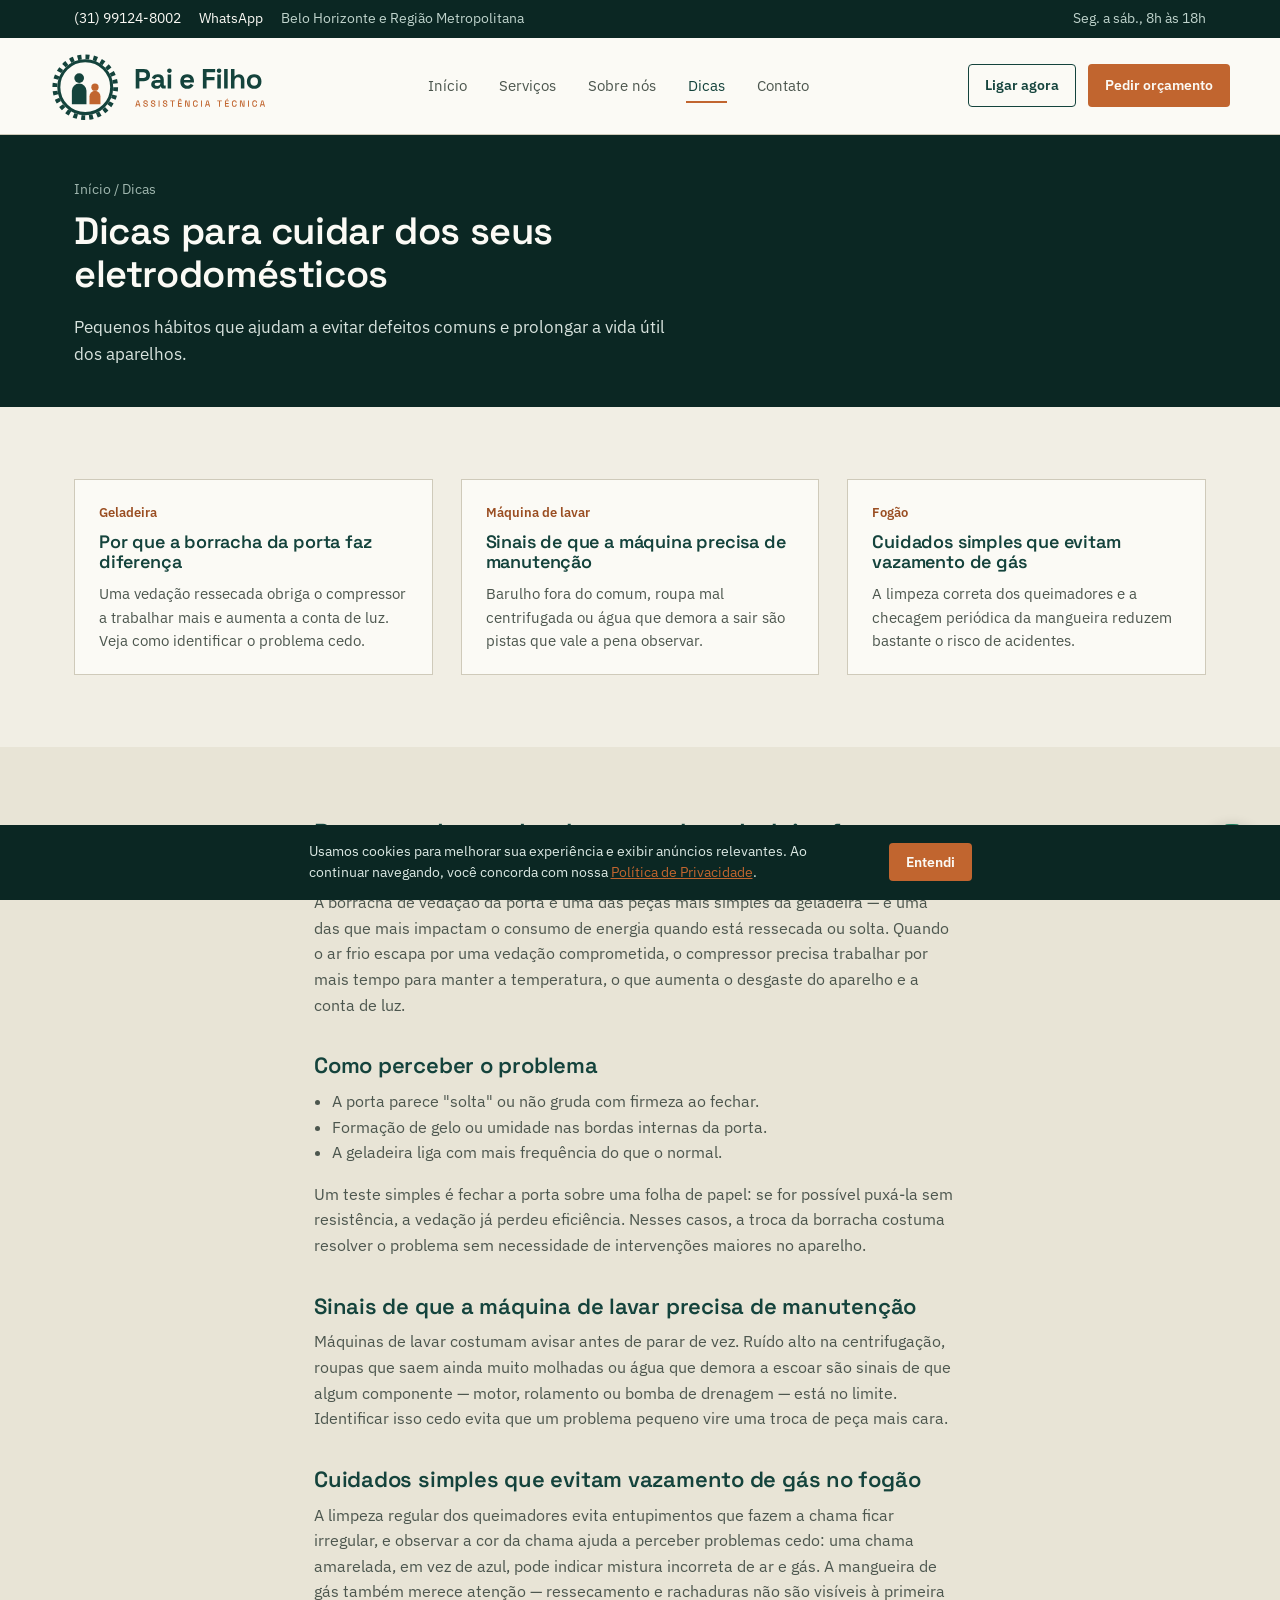
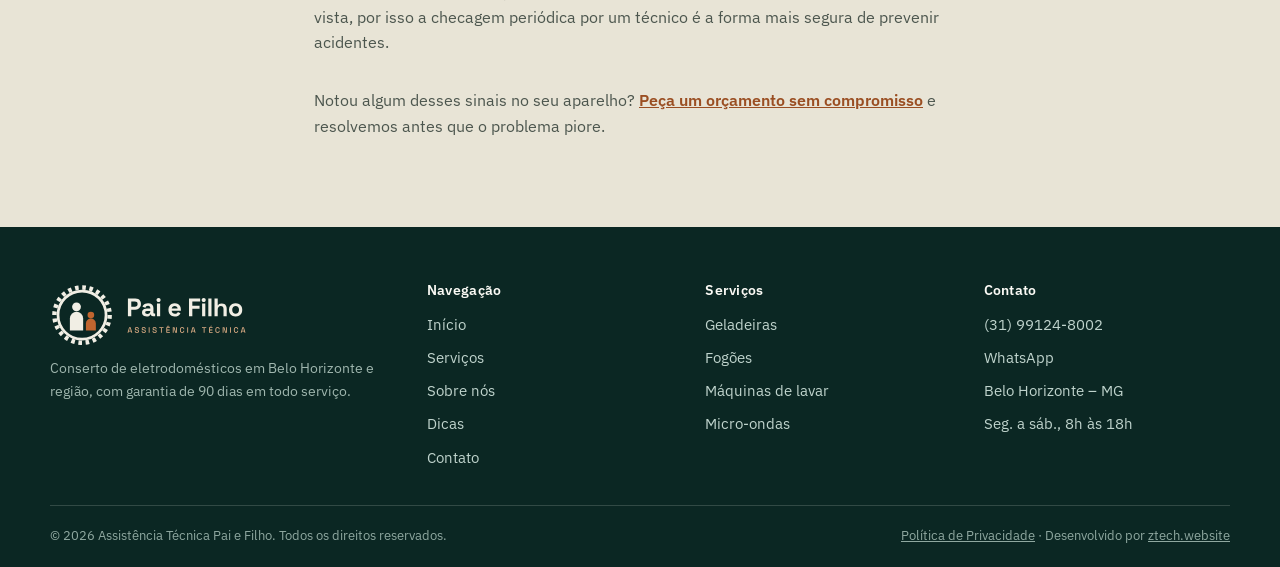
==== commit e0ecc1c4: "Add files via upload" ====
--- a/blog.html
+++ b/blog.html
@@ -2,6 +2,13 @@
 <html lang="pt-BR">
 <head>
 <meta charset="UTF-8">
+<!-- Google Tag Manager -->
+<script>(function(w,d,s,l,i){w[l]=w[l]||[];w[l].push({'gtm.start':
+new Date().getTime(),event:'gtm.js'});var f=d.getElementsByTagName(s)[0],
+j=d.createElement(s),dl=l!='dataLayer'?'&l='+l:'';j.async=true;j.src=
+'https://www.googletagmanager.com/gtm.js?id='+i+dl;f.parentNode.insertBefore(j,f);
+})(window,document,'script','dataLayer','GTM-M3Q835JX');</script>
+<!-- End Google Tag Manager -->
 <meta name="viewport" content="width=device-width, initial-scale=1">
 <title>Dicas de Manutenção de Eletrodomésticos | Pai e Filho</title>
 <meta name="description" content="Dicas práticas para cuidar da sua geladeira, fogão e máquina de lavar no dia a dia e evitar chamados desnecessários de assistência técnica.">
@@ -20,7 +27,7 @@
 <link rel="preconnect" href="https://fonts.googleapis.com">
 <link rel="preconnect" href="https://fonts.gstatic.com" crossorigin>
 <link href="https://fonts.googleapis.com/css2?family=Space+Grotesk:wght@500;600;700&family=IBM+Plex+Sans:wght@400;500;600&display=swap" rel="stylesheet">
-<link rel="stylesheet" href="style.css">
+<link rel="stylesheet" href="style.css?v=3">
 <script type="application/ld+json">
 {
   "@context": "https://schema.org",
@@ -43,13 +50,17 @@
 </script>
 </head>
 <body>
+<!-- Google Tag Manager (noscript) -->
+<noscript><iframe src="https://www.googletagmanager.com/ns.html?id=GTM-M3Q835JX"
+height="0" width="0" style="display:none;visibility:hidden"></iframe></noscript>
+<!-- End Google Tag Manager (noscript) -->
 <a href="#conteudo" class="skip-link">Pular para o conteúdo</a>
 
 <div class="top-strip">
   <div class="container">
     <div class="ts-contact">
       <a href="tel:+5531991248002">(31) 99124-8002</a>
-      <a href="https://wa.me/5531991248002" target="_blank" rel="noopener">WhatsApp</a>
+      <a href="https://wa.me/5531991248002?text=Ol%C3%A1%2C%20vim%20atrav%C3%A9s%20do%20site%20e%20gostaria%20de%20fazer%20um%20or%C3%A7amento" target="_blank" rel="noopener">WhatsApp</a>
       <span class="ts-badge">Belo Horizonte e Região Metropolitana</span>
     </div>
     <span class="ts-badge">Seg. a sáb., 8h às 18h</span>
@@ -59,7 +70,7 @@
 <header class="site-header">
   <div class="container nav-wrap">
     <a href="index.html" class="brand" aria-label="Pai e Filho Assistência Técnica - início">
-      <img class="brand-logo" src="logo.svg" alt="Pai e Filho Assistência Técnica" width="150" height="40">
+      <img class="brand-logo" src="logo.svg?v=3" alt="Pai e Filho Assistência Técnica" width="181" height="56">
     </a>
     <nav class="main-nav" id="main-nav" aria-label="Navegação principal">
       <ul>
@@ -71,7 +82,7 @@
       </ul>
       <div class="nav-cta">
         <a class="btn btn-outline btn-block" href="tel:+5531991248002">Ligar agora</a>
-        <a class="btn btn-primary btn-block" href="https://wa.me/5531991248002" target="_blank" rel="noopener">Chamar no WhatsApp</a>
+        <a class="btn btn-primary btn-block" href="https://wa.me/5531991248002?text=Ol%C3%A1%2C%20vim%20atrav%C3%A9s%20do%20site%20e%20gostaria%20de%20fazer%20um%20or%C3%A7amento" target="_blank" rel="noopener">Chamar no WhatsApp</a>
       </div>
     </nav>
     <div class="header-cta">
@@ -141,7 +152,7 @@
 <footer class="site-footer">
   <div class="container footer-grid">
     <div class="footer-brand">
-      <img class="footer-logo" src="logo-branco.svg" alt="Pai e Filho Assistência Técnica" width="190" height="51">
+      <img class="footer-logo" src="logo-branco.svg?v=3" alt="Pai e Filho Assistência Técnica" width="194" height="60">
       <p>Conserto de eletrodomésticos em Belo Horizonte e região, com garantia de 90 dias em todo serviço.</p>
     </div>
     <div>
@@ -167,7 +178,7 @@
       <h4>Contato</h4>
       <ul>
         <li><a href="tel:+5531991248002">(31) 99124-8002</a></li>
-        <li><a href="https://wa.me/5531991248002" target="_blank" rel="noopener">WhatsApp</a></li>
+        <li><a href="https://wa.me/5531991248002?text=Ol%C3%A1%2C%20vim%20atrav%C3%A9s%20do%20site%20e%20gostaria%20de%20fazer%20um%20or%C3%A7amento" target="_blank" rel="noopener">WhatsApp</a></li>
         <li>Belo Horizonte – MG</li>
         <li>Seg. a sáb., 8h às 18h</li>
       </ul>
@@ -179,7 +190,12 @@
   </div>
 </footer>
 
-<a class="wa-float" href="https://wa.me/5531991248002" target="_blank" rel="noopener" aria-label="Conversar no WhatsApp">
+<nav class="mobile-bar" aria-label="Contato rápido">
+  <a class="mb-call" href="tel:+5531991248002"><svg viewBox="0 0 24 24" fill="none" stroke="currentColor" stroke-width="1.8" stroke-linecap="round" stroke-linejoin="round" aria-hidden="true"><path d="M5 4h4l2 5-2.5 1.5a11 11 0 0 0 5 5L15 13l5 2v4a2 2 0 0 1-2 2A16 16 0 0 1 3 6a2 2 0 0 1 2-2Z"/></svg><span>Ligar</span></a>
+  <a class="mb-wa" href="https://wa.me/5531991248002?text=Ol%C3%A1%2C%20vim%20atrav%C3%A9s%20do%20site%20e%20gostaria%20de%20fazer%20um%20or%C3%A7amento" target="_blank" rel="noopener"><svg viewBox="0 0 24 24" fill="currentColor" aria-hidden="true"><path d="M12.04 2C6.58 2 2.13 6.45 2.13 11.91c0 1.87.5 3.62 1.42 5.13L2 22l5.13-1.5a9.9 9.9 0 0 0 4.91 1.3h.01c5.46 0 9.9-4.45 9.9-9.91S17.5 2 12.04 2zm5.8 14.14c-.24.68-1.4 1.3-1.93 1.38-.5.08-1.13.11-1.83-.12-.42-.13-.96-.32-1.65-.62-2.9-1.25-4.79-4.17-4.93-4.37-.14-.2-1.18-1.57-1.18-3 0-1.42.75-2.12 1.02-2.41.27-.29.58-.36.78-.36.2 0 .39 0 .56.01.18.01.42-.07.65.5.24.58.82 2 .89 2.14.07.14.12.31.02.5-.1.2-.15.31-.3.48-.15.17-.31.38-.44.51-.15.15-.3.31-.13.6.17.29.76 1.26 1.64 2.04 1.13 1 2.08 1.32 2.37 1.47.29.15.46.12.63-.07.17-.2.72-.84.92-1.13.2-.29.39-.24.66-.14.27.1 1.7.8 1.99.95.29.14.48.21.55.33.07.12.07.68-.17 1.37z"/></svg><span>WhatsApp</span></a>
+</nav>
+
+<a class="wa-float" href="https://wa.me/5531991248002?text=Ol%C3%A1%2C%20vim%20atrav%C3%A9s%20do%20site%20e%20gostaria%20de%20fazer%20um%20or%C3%A7amento" target="_blank" rel="noopener" aria-label="Conversar no WhatsApp">
   <svg viewBox="0 0 24 24" fill="currentColor"><path d="M12.04 2C6.58 2 2.13 6.45 2.13 11.91c0 1.87.5 3.62 1.42 5.13L2 22l5.13-1.5a9.9 9.9 0 0 0 4.91 1.3h.01c5.46 0 9.9-4.45 9.9-9.91S17.5 2 12.04 2zm5.8 14.14c-.24.68-1.4 1.3-1.93 1.38-.5.08-1.13.11-1.83-.12-.42-.13-.96-.32-1.65-.62-2.9-1.25-4.79-4.17-4.93-4.37-.14-.2-1.18-1.57-1.18-3 0-1.42.75-2.12 1.02-2.41.27-.29.58-.36.78-.36.2 0 .39 0 .56.01.18.01.42-.07.65.5.24.58.82 2 .89 2.14.07.14.12.31.02.5-.1.2-.15.31-.3.48-.15.17-.31.38-.44.51-.15.15-.3.31-.13.6.17.29.76 1.26 1.64 2.04 1.13 1 2.08 1.32 2.37 1.47.29.15.46.12.63-.07.17-.2.72-.84.92-1.13.2-.29.39-.24.66-.14.27.1 1.7.8 1.99.95.29.14.48.21.55.33.07.12.07.68-.17 1.37z"/></svg>
 </a>
 
@@ -190,6 +206,6 @@
   </div>
 </div>
 
-<script src="main.js"></script>
+<script src="main.js?v=3"></script>
 </body>
 </html>
--- a/style.css
+++ b/style.css
@@ -706,8 +706,8 @@
   .site-header{ transition:transform .25s ease; }
   .site-header.is-hidden{ transform:translateY(-100%); }
   .nav-wrap{ padding:10px 0; }
-  .brand-logo{ height:34px; width:auto; }
-  .main-nav{ inset:55px 0 0 0; }
+  .brand-logo{ height:46px; width:auto; }
+  .main-nav{ inset:67px 0 0 0; }
   body.nav-open{ overflow:hidden; }
 
   /* 2. Hero compacto: texto menor, aparelho ao lado */
@@ -781,8 +781,8 @@
 }
 
 /* ---------- Logo ---------- */
-.brand-logo{ height:44px; width:auto; display:block; }
-.footer-logo{ height:50px; width:auto; display:block; margin-bottom:12px; }
+.brand-logo{ height:68px; width:auto; display:block; }
+.footer-logo{ height:62px; width:auto; display:block; margin-bottom:12px; }
 
 /* ---------- Mapa de atendimento (Leaflet) ---------- */
 .area-map, .map-frame{ position:relative; z-index:0; isolation:isolate; background:var(--bg-soft); }
@@ -796,3 +796,28 @@
 .map-legend{ font-size:13px; color:var(--ink-soft); margin:10px 0 0; max-width:none; }
 .map-legend i{ display:inline-block; width:10px; height:10px; border-radius:50%; margin:0 4px 0 10px; vertical-align:baseline; }
 .map-legend i:first-child{ margin-left:0; }
+
+/* ---------- Barra fixa de contato (celular) ---------- */
+.mobile-bar{ display:none; }
+@media (max-width: 720px){
+  .mobile-bar{
+    display:flex; gap:10px;
+    position:fixed; left:0; right:0; bottom:0; z-index:160;
+    padding:8px 12px calc(8px + env(safe-area-inset-bottom, 0px));
+    background:var(--paper);
+    border-top:1px solid var(--line);
+    box-shadow:0 -4px 12px rgba(11,39,35,0.08);
+  }
+  .mobile-bar a{
+    flex:1; display:flex; align-items:center; justify-content:center; gap:8px;
+    min-height:48px; border-radius:var(--radius);
+    font-weight:600; font-size:15.5px; text-decoration:none;
+  }
+  .mobile-bar svg{ width:22px; height:22px; flex:none; }
+  .mb-call{ color:var(--teal); border:1.5px solid var(--teal); background:var(--paper); }
+  .mb-wa{ color:#fff; background:#1F7A5C; }
+  body{ padding-bottom:calc(66px + env(safe-area-inset-bottom, 0px)); }
+  .wa-float{ display:none; }
+  .cookie-bar{ bottom:calc(66px + env(safe-area-inset-bottom, 0px)); }
+  body.nav-open .mobile-bar{ display:none; }
+}
